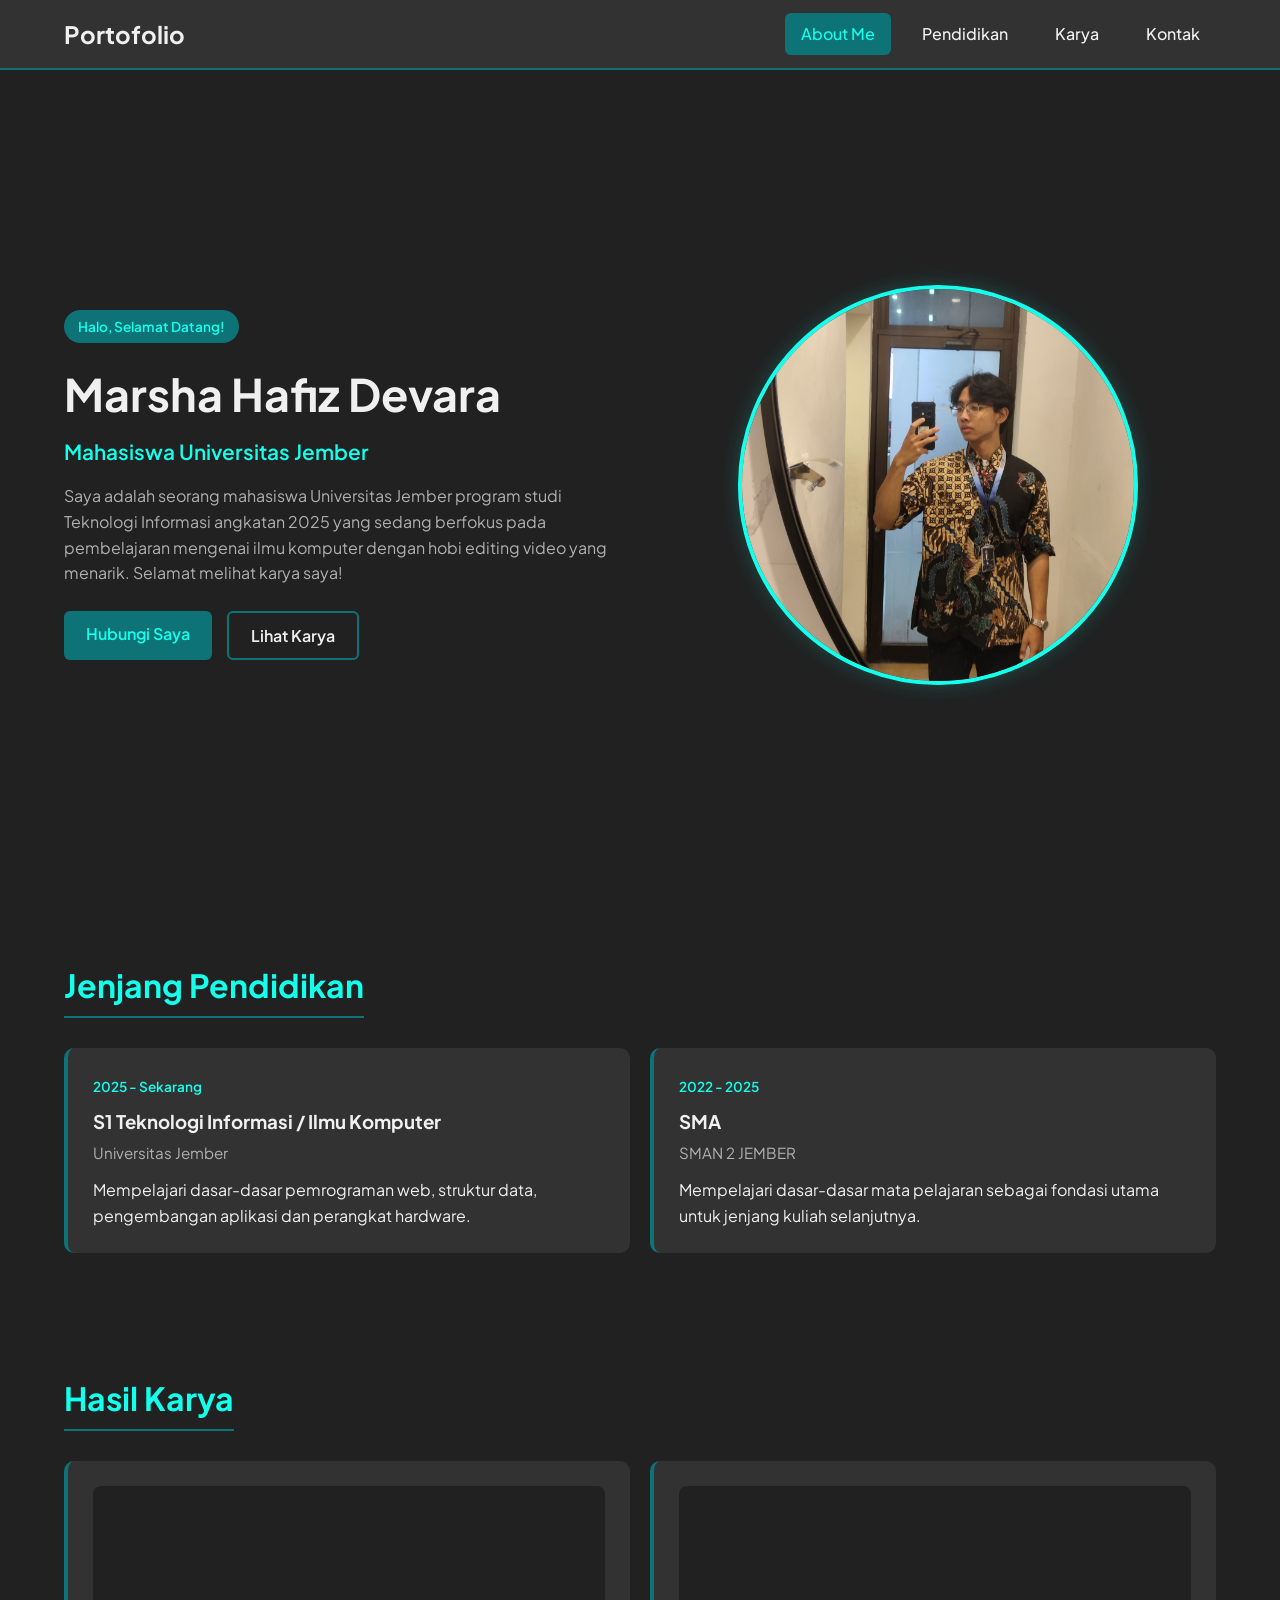
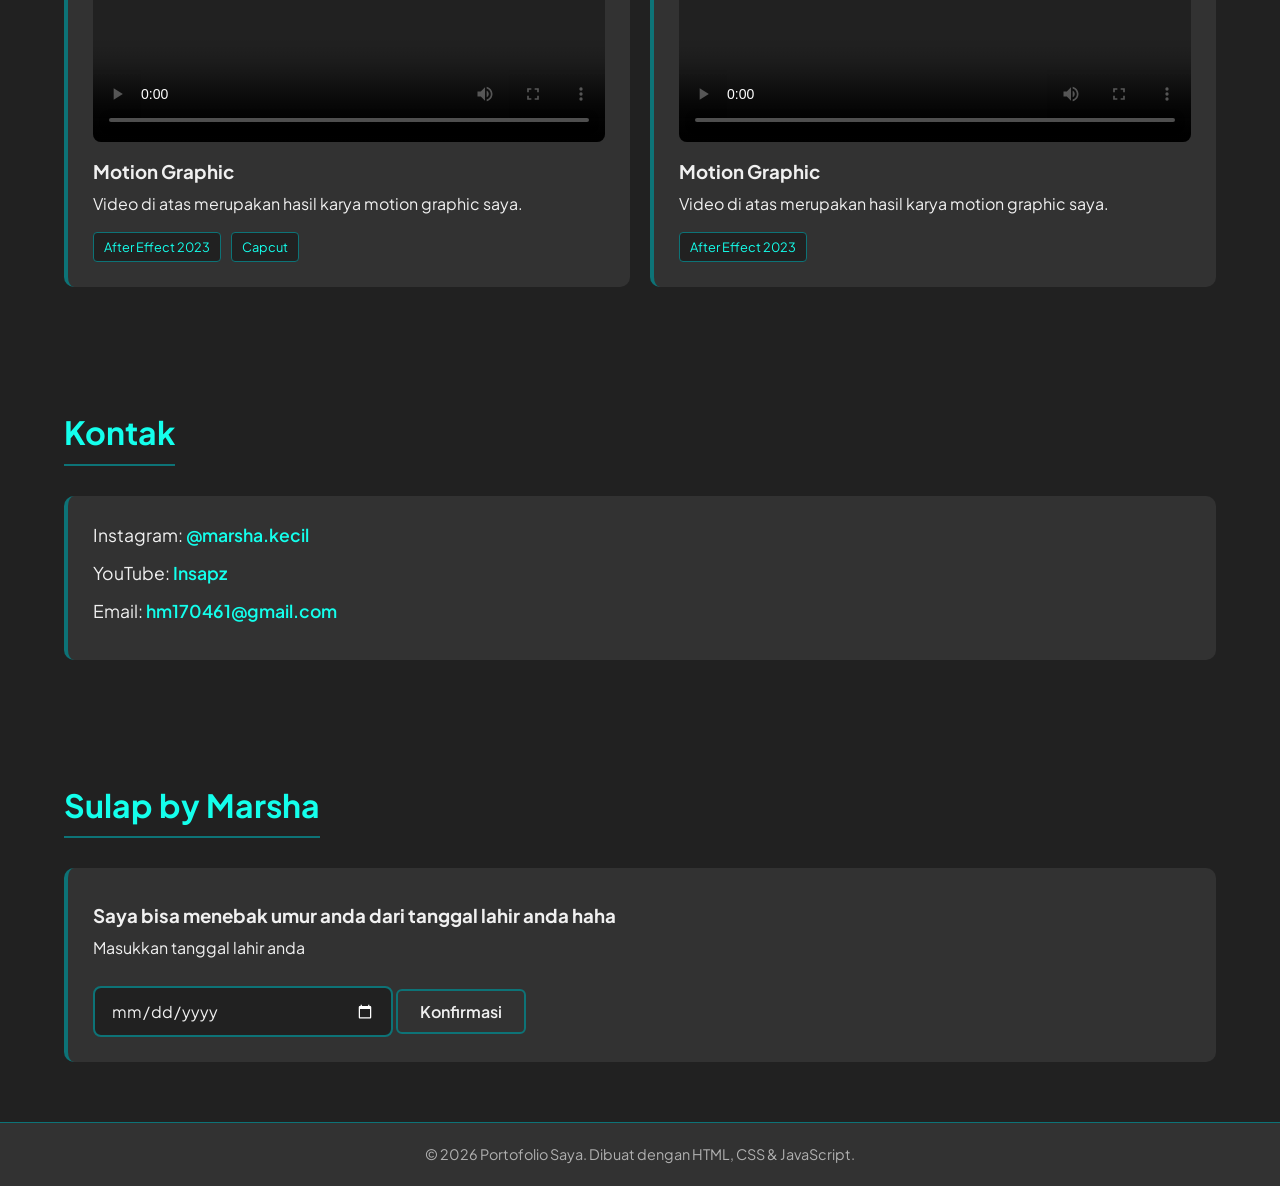
==== index.html @ 6e33c276 "Ubah nama file HTML utama menjadi index.html" ====
<!DOCTYPE html>
<html lang="id">
<head>
  <meta charset="UTF-8">
  <meta name="viewport" content="width=device-width, initial-scale=1.0">
  <title>Portofolio Marsha Hafiz Devara</title>

  <link rel="preconnect" href="https://fonts.googleapis.com">
  <link rel="preconnect" href="https://fonts.gstatic.com" crossorigin>
  <link href="https://fonts.googleapis.com/css2?family=Plus+Jakarta+Sans:wght@400;500;600;700&display=swap" rel="stylesheet">

  <link rel="stylesheet" href="style.css">
</head>
<body>

  <header class="header">
    <div class="logo">
      <h2>Portofolio</h2>
    </div>

    <button class="hamburger" id="hamburgerBtn" aria-label="Toggle Menu">
      <span></span>
      <span></span>
      <span></span>
    </button>

    <nav class="navbar" id="navbarMenu">
      <a href="#home" class="nav-link active">About Me</a>
      <a href="#education" class="nav-link">Pendidikan</a>
      <a href="#projects" class="nav-link">Karya</a>
      <a href="#contact" class="nav-link">Kontak</a>
    </nav>
  </header>

  <main>
    <section id="home">
      <div class="content">
        <span class="badge">Halo, Selamat Datang!</span>
        <h1 class="title">Marsha Hafiz Devara</h1>
        <p class="subtitle">Mahasiswa Universitas Jember</p>
        <p class="description">
          Saya adalah seorang mahasiswa Universitas Jember program studi Teknologi Informasi angkatan 2025
          yang sedang berfokus pada pembelajaran mengenai ilmu komputer dengan hobi editing video yang menarik.
          Selamat melihat karya saya!
        </p>

        <div class="buttons">
          <a href="#contact" class="btn btn-primary">Hubungi Saya</a>
          <a href="#projects" class="btn btn-outline">Lihat Karya</a>
        </div>
      </div>

      <div class="image-container">
        <div class="photo-frame">
          <img src="img/marsha.jpeg" alt="Foto Profil" id="profileImage">
        </div>
      </div>
    </section>

    <section id="education" class="section">
      <h2 class="section-title">Jenjang Pendidikan</h2>
      <div class="education-grid">
        
        <div class="card">
          <span class="year">2025 - Sekarang</span>
          <h3>S1 Teknologi Informasi / Ilmu Komputer</h3>
          <p class="school-name">Universitas Jember</p>
          <p>Mempelajari dasar-dasar pemrograman web, struktur data, pengembangan aplikasi dan perangkat hardware.</p>
        </div>

        <div class="card">
          <span class="year">2022 - 2025</span>
          <h3>SMA</h3>
          <p class="school-name">SMAN 2 JEMBER</p>
          <p>Mempelajari dasar-dasar mata pelajaran sebagai fondasi utama untuk jenjang kuliah selanjutnya.</p>
        </div>

      </div>
    </section>

    <section id="projects" class="section">
      <h2 class="section-title">Hasil Karya</h2>
      <div class="projects-grid">
        <div class="card project-card">
          <div class="video-container">
            <video controls poster="https://via.placeholder.com/600x340/323232/14FFEC?text=Thumbnail+Video">
              <source src="img/ppmb.mp4" type="video/mp4">
            </video>
          </div>
          <div class="project-info">        
            <h3>Motion Graphic</h3>
            <p>Video di atas merupakan hasil karya motion graphic saya.</p>
            <div class="tech-tags">
              <span>After Effect 2023</span>
              <span>Capcut</span>
            </div>
          </div>
        </div>

        <div class="card project-card">
          <div class="video-container">
            <video controls poster="https://via.placeholder.com/600x340/323232/14FFEC?text=Thumbnail+Video">
              <source src="img/Spotify_motion.mp4" type="video/mp4">
            </video>
          </div>
          <div class="project-info">        
            <h3>Motion Graphic</h3>
            <p>Video di atas merupakan hasil karya motion graphic saya.</p>
            <div class="tech-tags">
              <span>After Effect 2023</span>
            </div>
          </div>
        </div>

      </div>
    </section>

    <section id="contact" class="section">
      <h2 class="section-title">Kontak</h2>
      <div class="card contact-card">
        <ul class="contact-list">
          <li>Instagram: <a href="https://instagram.com/marsha.kecil" target="_blank" rel="noopener noreferrer">@marsha.kecil</a></li>
          <li>YouTube: <a href="https://www.youtube.com/@marshadevara6776" target="_blank" rel="noopener noreferrer">Insapz</a></li>
          <li>Email: <a href="mailto:nama@domain.com">hm170461@gmail.com</a></li>
        </ul>
      </div>
    </section>

    <section id="sulap" class="section">
      <h2 class="section-title">Sulap by Marsha</h2>
      <div class="card sulap-card">
        <h3>Saya bisa menebak umur anda dari tanggal lahir anda haha</h3>
        <label for="birthdate">Masukkan tanggal lahir anda</label>
        <br><br>
        <input type="date" class="sulap-birthdate" id="birthdate" name="birthdate">
        <button id="btn-konfirmasi-tanggal-lahir" class="btn btn-konfirmasi">Konfirmasi</button>
      </div>
    </section>

  </main>

  <footer class="footer">
    <p>&copy; 2026 Portofolio Saya. Dibuat dengan HTML, CSS & JavaScript.</p>
  </footer>

  <script src="scriptCV.js"></script>
</body>
</html>
---- style.css ----
* {
  margin: 0;
  padding: 0;
  box-sizing: border-box;
}

:root {
  --color-bright-cyan: #14FFEC;
  --color-dark-teal:   #0D7377;
  --color-card-bg:     #323232;
  --color-main-bg:     #212121;

  --color-text-light:  #F0F0F0;
  --color-text-muted:  #B0B0B0;

  --navbar-height: 70px;
}

html {
  scroll-behavior: smooth;
  font-family: 'Plus Jakarta Sans', sans-serif;
  background-color: var(--color-main-bg);
  color: var(--color-text-light);
}

body {
  line-height: 1.6;
}

section {
  scroll-margin-top: calc(var(--navbar-height) + 20px);
}

.header {
  position: fixed;
  top: 0;
  left: 0;
  width: 100%;
  height: var(--navbar-height);
  background-color: var(--color-card-bg);
  display: flex;
  justify-content: space-between; 
  align-items: center;
  padding: 0 5%;
  z-index: 1000;
  border-bottom: 2px solid var(--color-dark-teal);
}

.logo h2 {
  color: var(--color-text-light);
  font-size: 1.5rem;
}

.logo h2 span {
  color: var(--color-bright-cyan);
}

.navbar {
  display: flex;
  gap: 15px;
  align-items: center;
}

.navbar a {
  color: var(--color-text-light);
  text-decoration: none;
  padding: 8px 16px;
  border-radius: 6px;
  font-weight: 500;
  transition: all 0.3s ease;
}

.navbar a:hover,
.navbar a.active {
  background-color: var(--color-dark-teal);
  color: var(--color-bright-cyan);
}

.hamburger {
  display: none;
  flex-direction: column;
  gap: 5px;
  background: none;
  border: none;
  cursor: pointer;
}

.hamburger span {
  width: 25px;
  height: 3px;
  background-color: var(--color-bright-cyan);
  border-radius: 2px;
}

#home {
  min-height: 100vh;
  padding: calc(var(--navbar-height) + 40px) 5% 40px 5%;
  display: flex;
  align-items: center;
  justify-content: space-between;
  gap: 40px;
}

.content {
  flex: 1;
  max-width: 600px;
}

.badge {
  display: inline-block;
  background-color: var(--color-dark-teal);
  color: var(--color-bright-cyan);
  padding: 6px 14px;
  border-radius: 20px;
  font-size: 0.85rem;
  font-weight: 600;
  margin-bottom: 15px;
}

.title {
  font-size: 2.8rem;
  color: var(--color-text-light);
  margin-bottom: 5px;
}

.subtitle {
  font-size: 1.3rem;
  color: var(--color-bright-cyan);
  font-weight: 600;
  margin-bottom: 15px;
}

.description {
  color: var(--color-text-muted);
  margin-bottom: 25px;
}

.buttons {
  display: flex;
  gap: 15px;
}

.image-container {
  flex: 1;
  display: flex;
  justify-content: center;
}

.photo-frame {
  width: 400px;
  height: 400px;
  border-radius: 50%;
  border: 4px solid var(--color-bright-cyan);
  box-shadow: 0 0 20px rgba(20, 255, 236, 0.2);
  overflow: hidden;
  background-color: var(--color-card-bg);
}

.photo-frame img {
  width: 100%;
  height: 100%;
  object-fit: cover;
}

.btn {
  display: inline-block;
  padding: 10px 22px;
  border-radius: 6px;
  text-decoration: none;
  font-weight: 600;
  cursor: pointer;
  border: none;
  transition: background 0.3s ease;
  font-family: inherit;
}

.btn-primary {
  background-color: var(--color-dark-teal);
  color: var(--color-bright-cyan);
}

.btn-primary:hover {
  background-color: var(--color-bright-cyan);
  color: var(--color-main-bg);
}

.btn-outline {
  border: 2px solid var(--color-dark-teal);
  color: var(--color-text-light);
}

.btn-outline:hover {
  border-color: var(--color-bright-cyan);
  color: var(--color-bright-cyan);
}

.btn-konfirmasi {
  border: 2px solid var(--color-dark-teal);
  color: var(--color-text-light);
  background-color: transparent;
  font-size: medium;
}

.btn-konfirmasi:hover {
  border-color: var(--color-bright-cyan);
  color: var(--color-bright-cyan);
  background-color: transparent;
}

.btn-block {
  width: 50%;
}

.section {
  padding: 60px 5%;
}

.section-title {
  font-size: 2rem;
  margin-bottom: 30px;
  color: var(--color-bright-cyan);
  border-bottom: 2px solid var(--color-dark-teal);
  display: inline-block;
  padding-bottom: 5px;
}

.education-grid {
  display: grid;
  grid-template-columns: repeat(auto-fit, minmax(280px, 1fr));
  gap: 20px;
}

.card {
  background-color: var(--color-card-bg);
  padding: 25px;
  border-radius: 10px;
  border-left: 4px solid var(--color-dark-teal);
}

.card .year {
  font-size: 0.85rem;
  color: var(--color-bright-cyan);
  font-weight: 600;
}

.card h3 {
  margin: 8px 0 4px 0;
}

.card .school-name {
  color: var(--color-text-muted);
  font-size: 0.95rem;
  margin-bottom: 12px;
}

.projects-grid {
  display: grid;
  grid-template-columns: repeat(auto-fit, minmax(320px, 1fr));
  gap: 20px;
}

.video-container {
  width: 100%;
  border-radius: 8px;
  overflow: hidden;
  background-color: var(--color-main-bg);
  margin-bottom: 15px;
}

.video-container video {
  width: 100%;
  height: auto;
  display: block;
}

.tech-tags {
  display: flex;
  gap: 10px;
  margin-top: 15px;
}

.tech-tags span {
  background-color: var(--color-main-bg);
  color: var(--color-bright-cyan);
  padding: 4px 10px;
  border-radius: 4px;
  font-size: 0.8rem;
  border: 1px solid var(--color-dark-teal);
}

.contact-list {
  list-style: none;
  padding: 0;
}

.contact-list li {
  font-size: 1.1rem;
  margin-bottom: 10px;
}

.contact-list a {
  color: var(--color-bright-cyan);
  text-decoration: none;
  font-weight: 600;
  transition: color 0.3s ease;
}

.contact-list a:hover {
  text-decoration: underline;
  color: #ffffff;
}

.sulap-birthdate {
  width: 100%;
  max-width: 300px;
  padding: 12px 16px;
  background-color: var(--color-main-bg);
  border: 2px solid var(--color-dark-teal);
  border-radius: 8px;
  color: var(--color-text-light);
  font-family: inherit;
  font-size: 1rem;
  outline: none;
  cursor: pointer;
  transition: all 0.3s ease;
  color-scheme: dark; 
}

.footer {
  text-align: center;
  padding: 20px;
  background-color: var(--color-card-bg);
  color: var(--color-text-muted);
  font-size: 0.9rem;
  border-top: 1px solid var(--color-dark-teal);
}

@media (max-width: 768px) {
  .hamburger {
    display: flex;
  }

  .navbar {
    display: none;
    position: absolute;
    top: var(--navbar-height);
    left: 0;
    width: 100%;
    background-color: var(--color-card-bg);
    flex-direction: column;
    padding: 20px;
    border-bottom: 2px solid var(--color-dark-teal);
  }

  .navbar.show {
    display: flex;
  }

  #home {
    flex-direction: column-reverse;
    text-align: center;
    justify-content: center;
  }

  .buttons {
    justify-content: center;
  }

  .photo-frame {
    width: 220px;
    height: 220px;
  }

  .title {
    font-size: 2.2rem;
  }
}
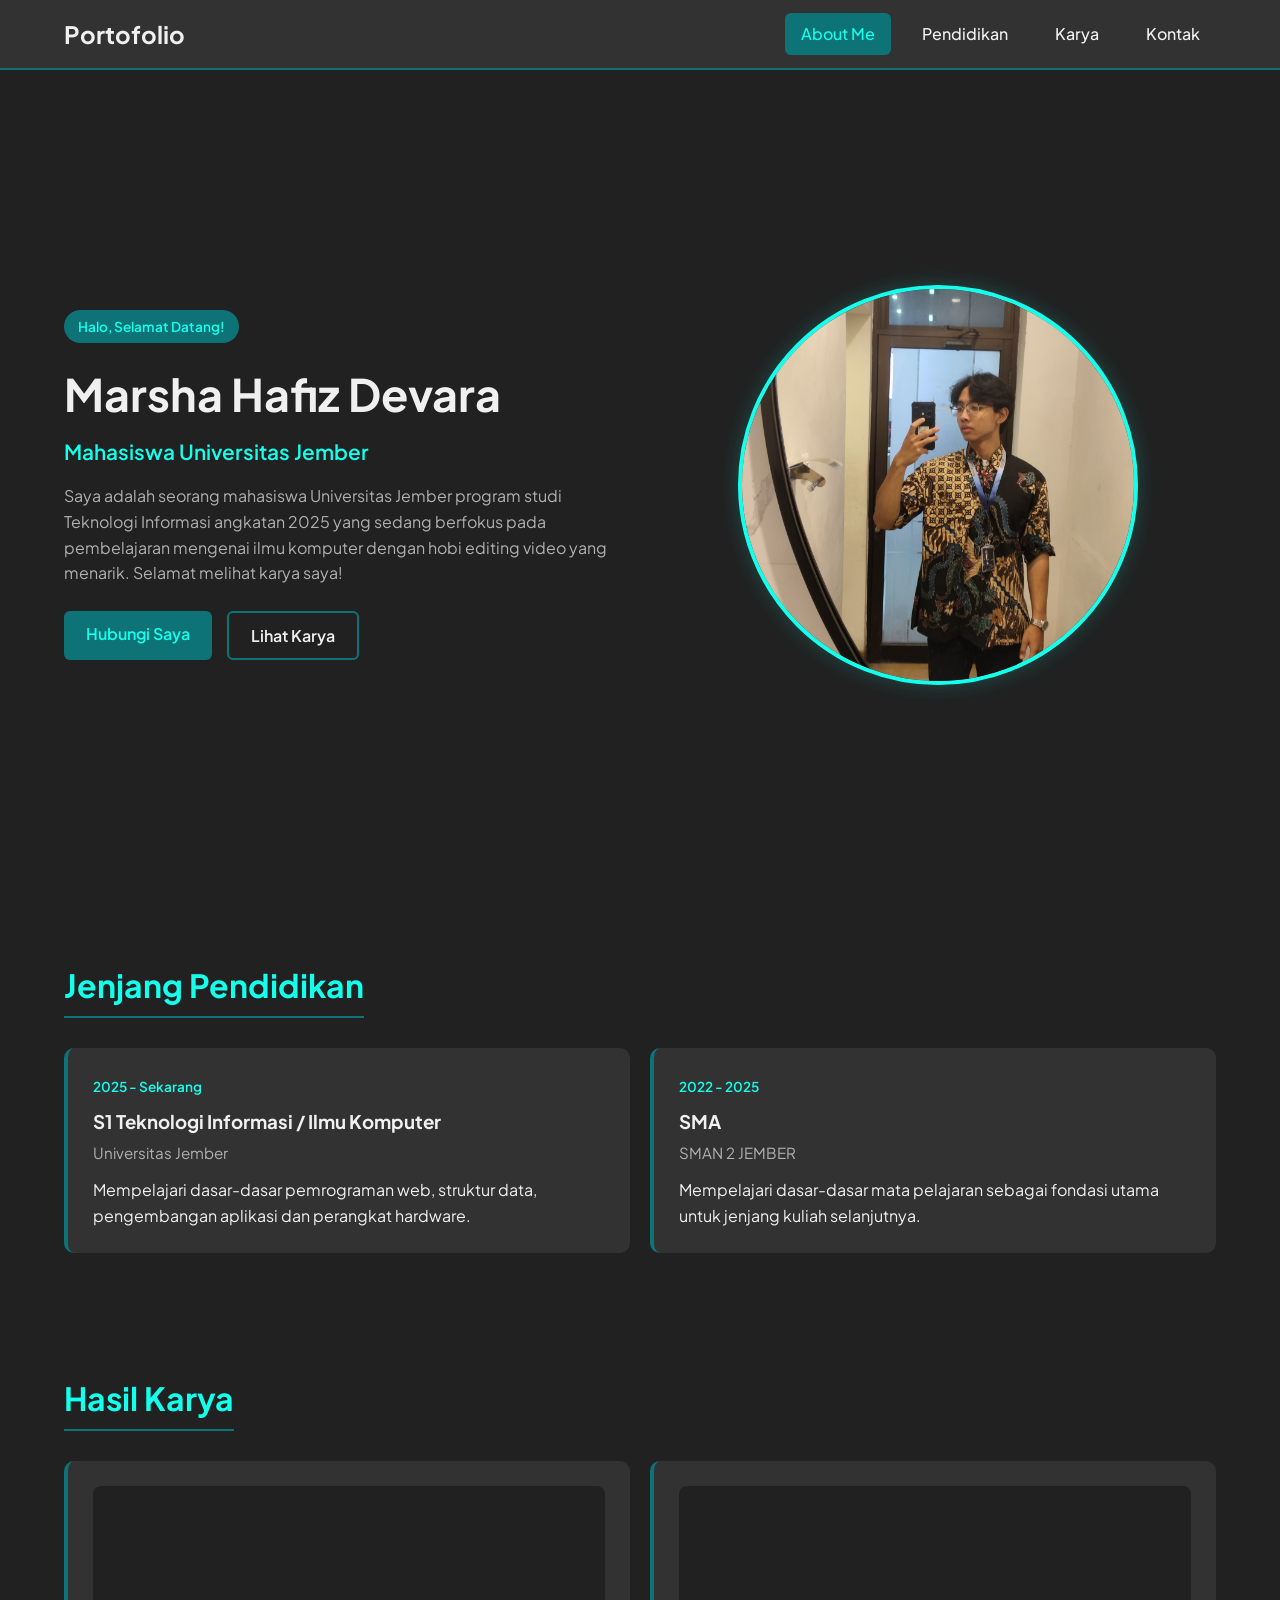
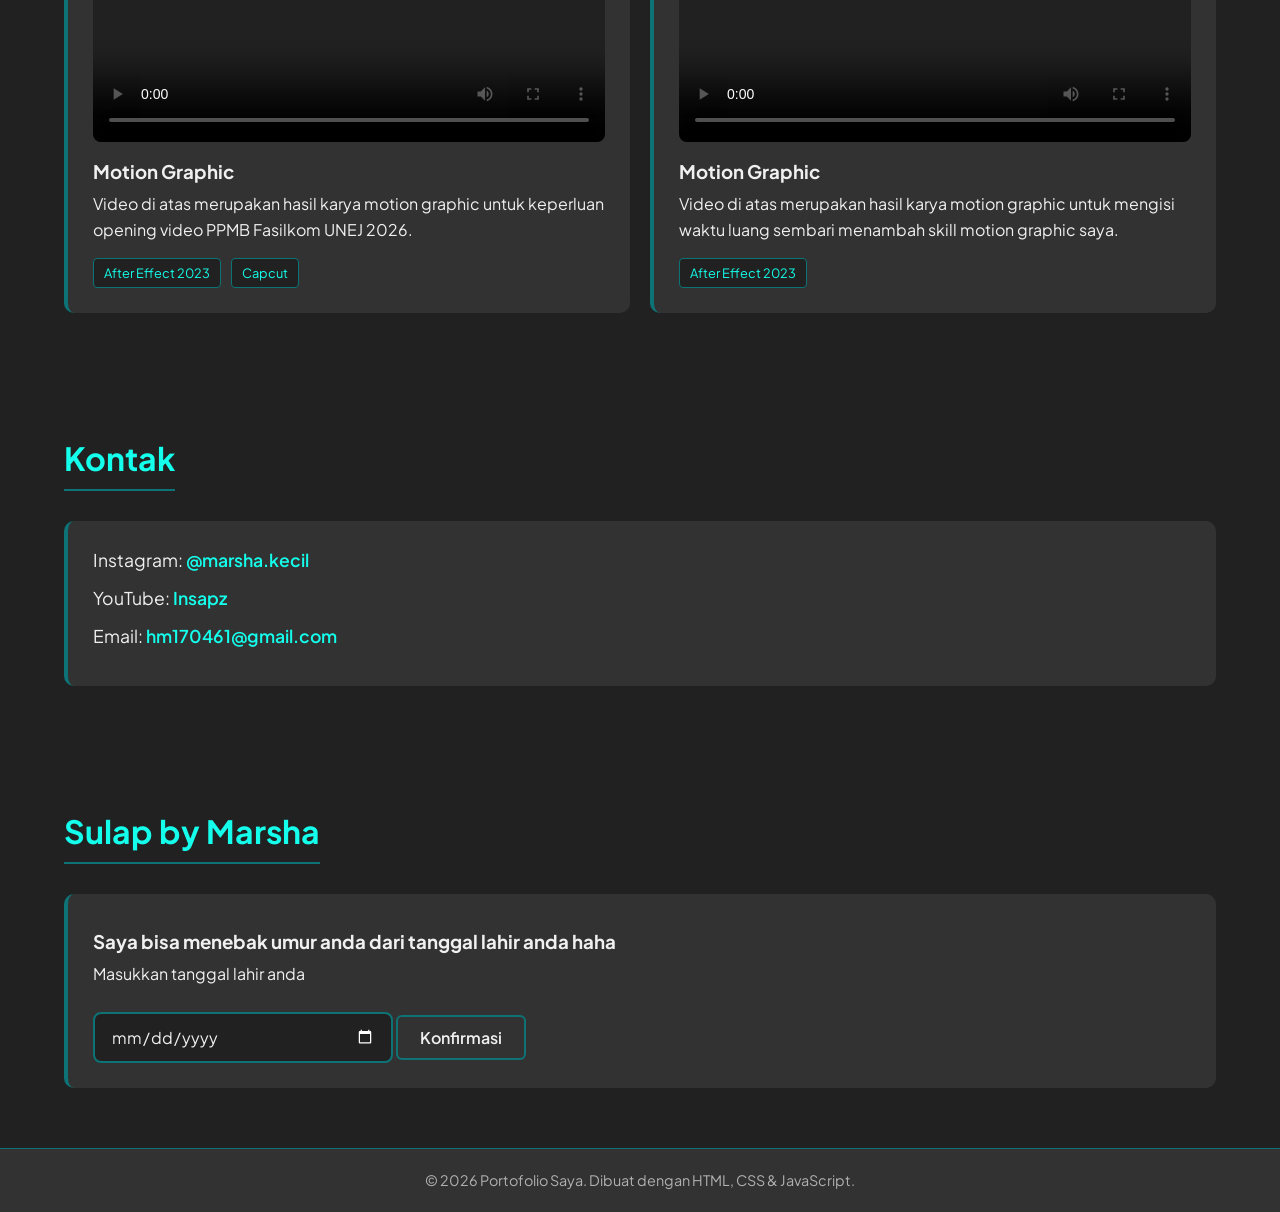
==== commit 52a58858: "kelupaan hehe" ====
--- a/index.html
+++ b/index.html
@@ -89,7 +89,7 @@
           </div>
           <div class="project-info">        
             <h3>Motion Graphic</h3>
-            <p>Video di atas merupakan hasil karya motion graphic saya.</p>
+            <p>Video di atas merupakan hasil karya motion graphic untuk keperluan opening video PPMB Fasilkom UNEJ 2026.</p>
             <div class="tech-tags">
               <span>After Effect 2023</span>
               <span>Capcut</span>
@@ -105,7 +105,7 @@
           </div>
           <div class="project-info">        
             <h3>Motion Graphic</h3>
-            <p>Video di atas merupakan hasil karya motion graphic saya.</p>
+            <p>Video di atas merupakan hasil karya motion graphic untuk mengisi waktu luang sembari menambah skill motion graphic saya.</p>
             <div class="tech-tags">
               <span>After Effect 2023</span>
             </div>
